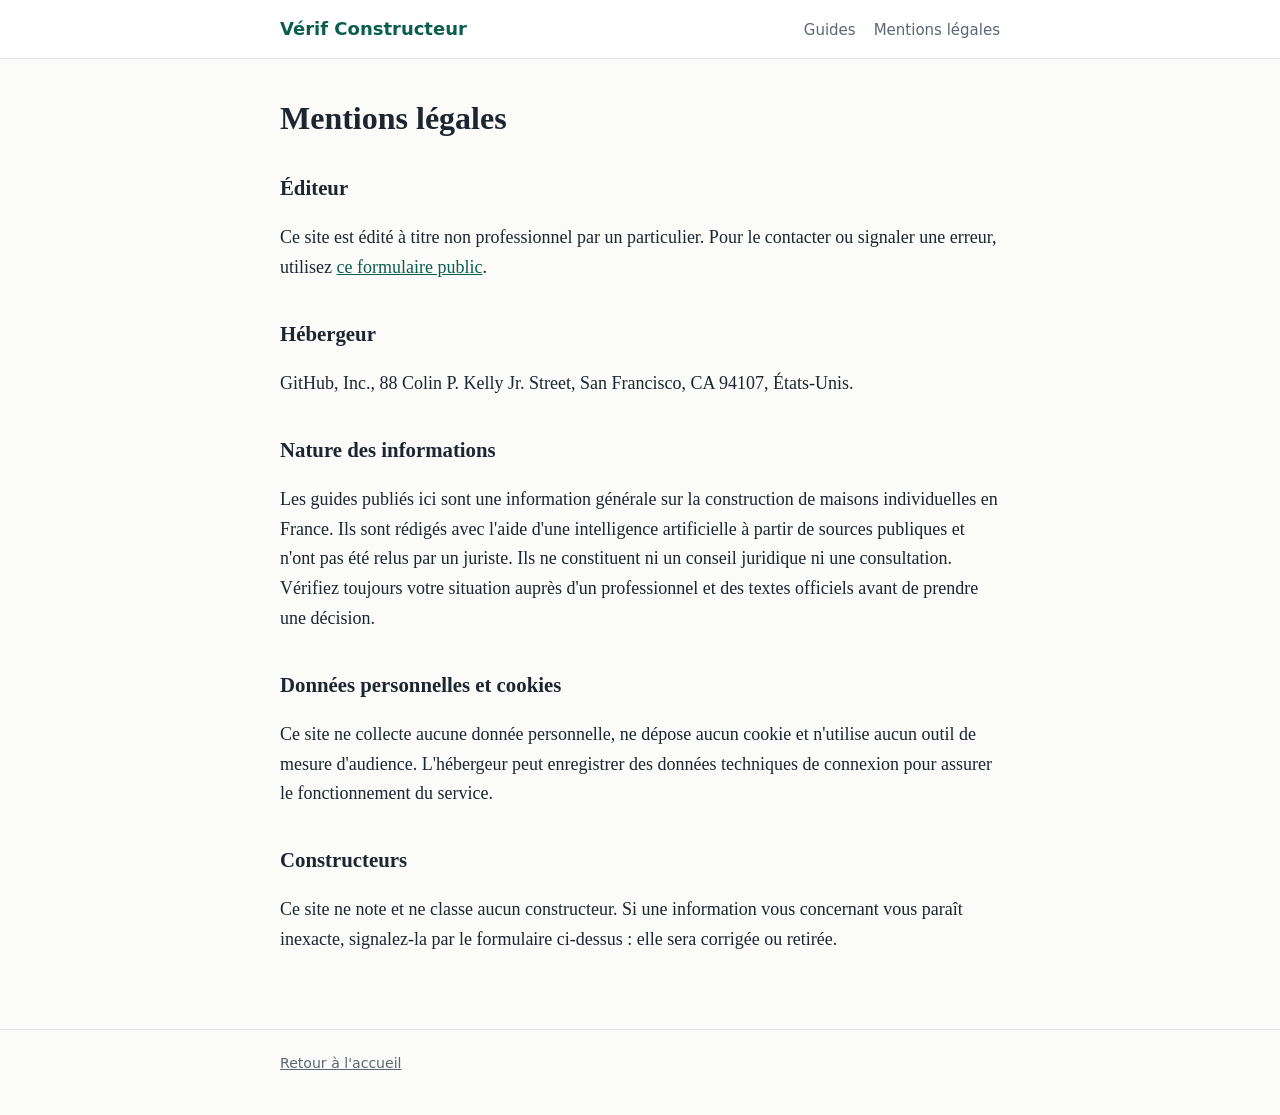
==== mentions-legales.html @ 2ea5dd5c "Premier site : accueil, trois guides, mentions légales Co-Authored-By: Claude Fable 5.2 <noreply@ant" ====
<!DOCTYPE html>
<html lang="fr">
<head>
<meta charset="utf-8">
<meta name="viewport" content="width=device-width, initial-scale=1">
<title>Mentions légales | Vérif Constructeur</title>
<meta name="robots" content="noindex">
<link rel="stylesheet" href="style.css">
</head>
<body>
<header class="site"><div class="wrap">
  <a class="brand" href="./">Vérif Constructeur</a>
  <nav><a href="./#guides">Guides</a><a href="mentions-legales.html">Mentions légales</a></nav>
</div></header>
<main><div class="wrap">
  <h1>Mentions légales</h1>

  <h2>Éditeur</h2>
  <p>Ce site est édité à titre non professionnel par un particulier. Pour le contacter ou signaler une erreur, utilisez <a href="https://github.com/franckndizang-netizen/verif-constructeur/issues/new">ce formulaire public</a>.</p>

  <h2>Hébergeur</h2>
  <p>GitHub, Inc., 88 Colin P. Kelly Jr. Street, San Francisco, CA 94107, États-Unis.</p>

  <h2>Nature des informations</h2>
  <p>Les guides publiés ici sont une information générale sur la construction de maisons individuelles en France. Ils sont rédigés avec l'aide d'une intelligence artificielle à partir de sources publiques et n'ont pas été relus par un juriste. Ils ne constituent ni un conseil juridique ni une consultation. Vérifiez toujours votre situation auprès d'un professionnel et des textes officiels avant de prendre une décision.</p>

  <h2>Données personnelles et cookies</h2>
  <p>Ce site ne collecte aucune donnée personnelle, ne dépose aucun cookie et n'utilise aucun outil de mesure d'audience. L'hébergeur peut enregistrer des données techniques de connexion pour assurer le fonctionnement du service.</p>

  <h2>Constructeurs</h2>
  <p>Ce site ne note et ne classe aucun constructeur. Si une information vous concernant vous paraît inexacte, signalez-la par le formulaire ci-dessus : elle sera corrigée ou retirée.</p>
</div></main>
<footer class="site"><div class="wrap"><a href="./">Retour à l'accueil</a></div></footer>
</body>
</html>
---- style.css ----
:root { --ink: #1c2530; --muted: #5b6673; --line: #dfe4ea; --accent: #0b5d4e; --bg: #fbfbf9; --card: #ffffff; }
* { box-sizing: border-box; }
body { margin: 0; font-family: Georgia, "Times New Roman", serif; color: var(--ink); background: var(--bg); line-height: 1.65; font-size: 18px; }
header.site, footer.site { font-family: system-ui, -apple-system, "Segoe UI", sans-serif; }
header.site { border-bottom: 1px solid var(--line); background: var(--card); }
header.site .wrap { display: flex; justify-content: space-between; align-items: center; padding: 14px 20px; }
header.site a.brand { font-weight: 700; color: var(--accent); text-decoration: none; font-size: 18px; }
header.site nav a { color: var(--muted); text-decoration: none; margin-left: 18px; font-size: 15px; }
header.site nav a:hover { color: var(--ink); }
.wrap { max-width: 760px; margin: 0 auto; padding: 0 20px; }
main { padding: 40px 0 56px; }
h1 { font-size: 2rem; line-height: 1.2; margin: 0 0 14px; }
h2 { font-size: 1.3rem; margin: 34px 0 8px; }
p.lead { font-size: 1.15rem; color: var(--muted); margin-top: 0; }
a { color: var(--accent); }
.cards { list-style: none; padding: 0; margin: 24px 0 0; display: grid; gap: 14px; }
.cards li { background: var(--card); border: 1px solid var(--line); border-radius: 10px; padding: 18px 20px; }
.cards a { font-weight: 700; font-size: 1.1rem; text-decoration: none; }
.cards p { margin: 6px 0 0; color: var(--muted); font-size: 0.98rem; }
.brief { background: #eef5f2; border-left: 4px solid var(--accent); padding: 14px 18px; border-radius: 0 8px 8px 0; margin: 18px 0 8px; }
.notice { font-family: system-ui, -apple-system, "Segoe UI", sans-serif; font-size: 0.88rem; color: var(--muted); border: 1px solid var(--line); border-radius: 8px; padding: 12px 16px; margin-top: 36px; background: var(--card); }
table { border-collapse: collapse; width: 100%; margin: 14px 0; font-size: 0.98rem; }
th, td { text-align: left; padding: 9px 10px; border-bottom: 1px solid var(--line); }
th { font-family: system-ui, -apple-system, "Segoe UI", sans-serif; font-size: 0.85rem; text-transform: uppercase; letter-spacing: 0.03em; color: var(--muted); }
td.num { text-align: right; font-variant-numeric: tabular-nums; white-space: nowrap; }
footer.site { border-top: 1px solid var(--line); padding: 22px 0 40px; font-size: 0.88rem; color: var(--muted); }
footer.site a { color: var(--muted); }
@media (max-width: 560px) { body { font-size: 17px; } h1 { font-size: 1.6rem; } header.site .wrap { flex-direction: column; align-items: flex-start; gap: 6px; } header.site nav a { margin: 0 16px 0 0; } }
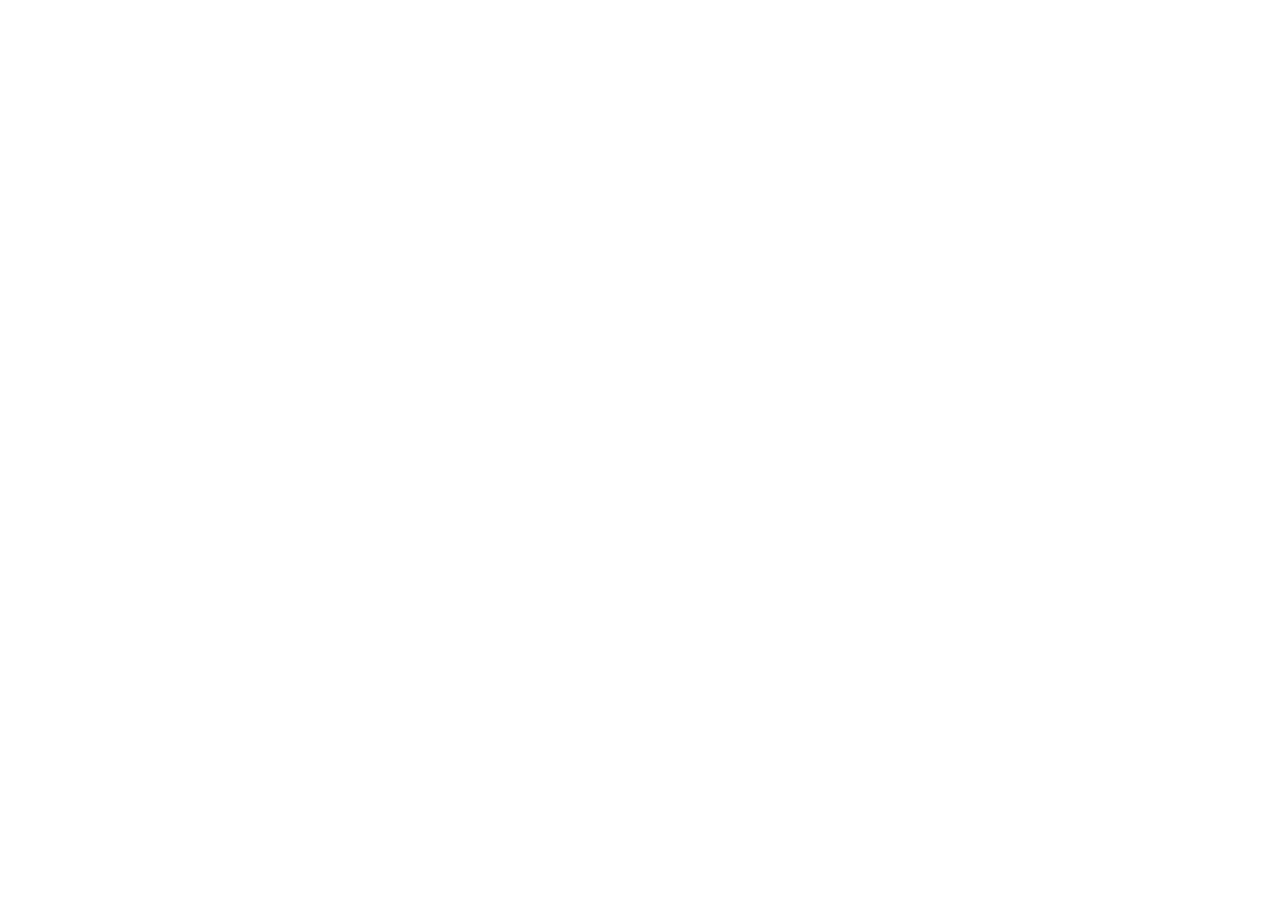
==== commit 049f816c: "Redirige l'ancien site vers www.verif-constructeur.com Co-Authored-By: Claude Fable 5.2 <noreply@ant" ====
--- a/mentions-legales.html
+++ b/mentions-legales.html
@@ -1,35 +1,13 @@
-<!DOCTYPE html>
+<!doctype html>
 <html lang="fr">
 <head>
 <meta charset="utf-8">
+<title>Vérif Constructeur a déménagé</title>
+<link rel="canonical" href="https://www.verif-constructeur.com/mentions-legales">
+<meta http-equiv="refresh" content="0; url=https://www.verif-constructeur.com/mentions-legales">
 <meta name="viewport" content="width=device-width, initial-scale=1">
-<title>Mentions légales | Vérif Constructeur</title>
-<meta name="robots" content="noindex">
-<link rel="stylesheet" href="style.css">
 </head>
 <body>
-<header class="site"><div class="wrap">
-  <a class="brand" href="./">Vérif Constructeur</a>
-  <nav><a href="./#guides">Guides</a><a href="mentions-legales.html">Mentions légales</a></nav>
-</div></header>
-<main><div class="wrap">
-  <h1>Mentions légales</h1>
-
-  <h2>Éditeur</h2>
-  <p>Ce site est édité à titre non professionnel par un particulier. Pour le contacter ou signaler une erreur, utilisez <a href="https://github.com/franckndizang-netizen/verif-constructeur/issues/new">ce formulaire public</a>.</p>
-
-  <h2>Hébergeur</h2>
-  <p>GitHub, Inc., 88 Colin P. Kelly Jr. Street, San Francisco, CA 94107, États-Unis.</p>
-
-  <h2>Nature des informations</h2>
-  <p>Les guides publiés ici sont une information générale sur la construction de maisons individuelles en France. Ils sont rédigés avec l'aide d'une intelligence artificielle à partir de sources publiques et n'ont pas été relus par un juriste. Ils ne constituent ni un conseil juridique ni une consultation. Vérifiez toujours votre situation auprès d'un professionnel et des textes officiels avant de prendre une décision.</p>
-
-  <h2>Données personnelles et cookies</h2>
-  <p>Ce site ne collecte aucune donnée personnelle, ne dépose aucun cookie et n'utilise aucun outil de mesure d'audience. L'hébergeur peut enregistrer des données techniques de connexion pour assurer le fonctionnement du service.</p>
-
-  <h2>Constructeurs</h2>
-  <p>Ce site ne note et ne classe aucun constructeur. Si une information vous concernant vous paraît inexacte, signalez-la par le formulaire ci-dessus : elle sera corrigée ou retirée.</p>
-</div></main>
-<footer class="site"><div class="wrap"><a href="./">Retour à l'accueil</a></div></footer>
+<p>Cette page a déménagé : <a href="https://www.verif-constructeur.com/mentions-legales">https://www.verif-constructeur.com/mentions-legales</a></p>
 </body>
 </html>
